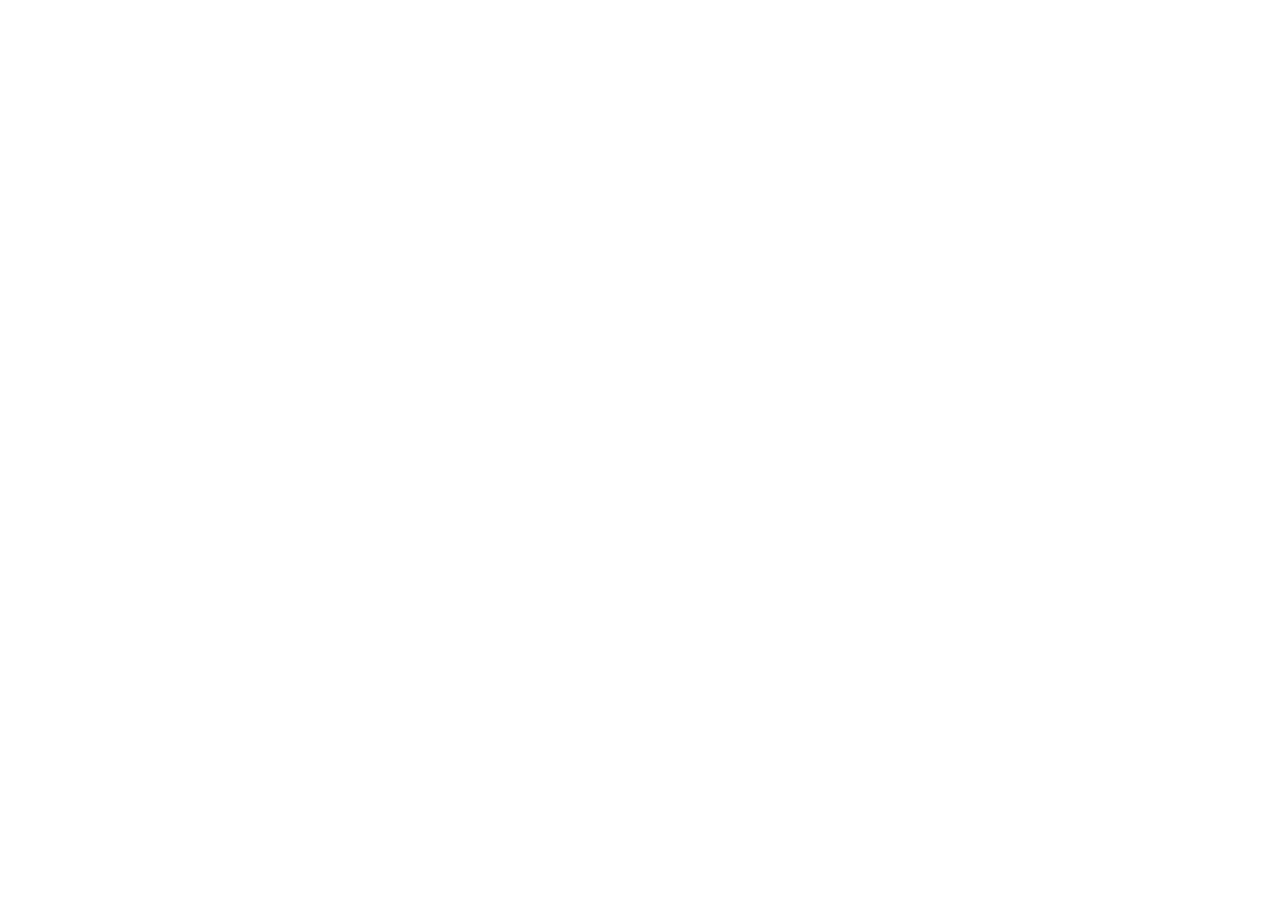
==== index.html @ 77c65178 "base de la Act bootstrap" ====
<!DOCTYPE html>
<html lang="en"> <!--idioma-->

<head>
  <meta charset="UTF-8"> <!--evita caracteres raros-->
  <meta name="viewport" content="width=device-width, initial-scale=1.0"> <!--Para que se adapte a cualquier dispositivo-->
  <title>Tienda JL</title> <!--Titulo-->
  <link href="https://cdn.jsdelivr.net/npm/bootstrap@5.3.8/dist/css/bootstrap.min.css" rel="stylesheet" integrity="sha384-sRIl4kxILFvY47J16cr9ZwB07vP4J8+LH7qKQnuqkuIAvNWLzeN8tE5YBujZqJLB" crossorigin="anonymous"> <!-- CDN de Bootstrap -->     

</head>

<body> 
  

</body>
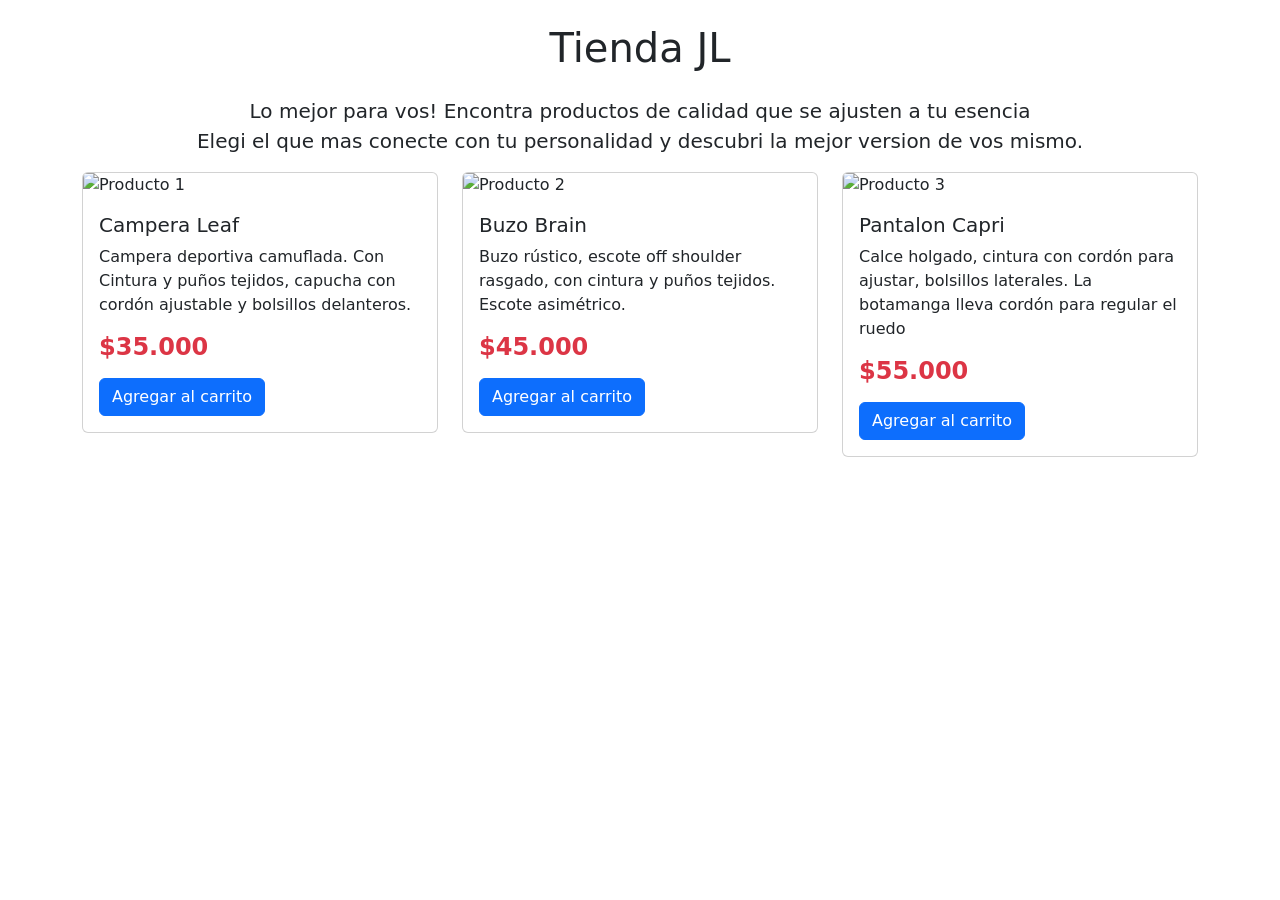
==== commit 4f451205: "Products Cards + Titulo pág" ====
--- a/index.html
+++ b/index.html
@@ -10,7 +10,54 @@
 </head>
 
 <body> 
-  
+  <div class="container">
+    <h1 class="text-center my-4"> Tienda JL</h1>
+      <p class="lead text-center"> Lo mejor para vos!
+                Encontra productos de calidad que se ajusten a tu esencia
+                <br> Elegi el que mas conecte con tu personalidad y descubri la mejor version de vos mismo.
+            </p>
+    <div class="row">
+        <div class="col-md-4">
+         <div class="card mb-4">
+              <img src="https://via.placeholder.com/150" class="card-img-top" alt="Producto 1">
+             <div class="card-body">
+               <!--PRODUCTO 1-->
+             <h5 class="card-title">Campera Leaf</h5> 
+             <p class="card-text">
+                 Campera deportiva camuflada. Con Cintura y puños tejidos, capucha con cordón ajustable y bolsillos delanteros.</p>
+             <h4 class="text-danger fw-bold mb-3">$35.000</h4> <!--PRECIO-->
+             <a href="#" class="btn btn-primary">Agregar al carrito</a>  
+             </div>
+         </div>
+        </div>
+
+        <div class="col-md-4">
+         <div class="card mb-4">
+            <img src="https://via.placeholder.com/150" class="card-img-top" alt="Producto 2">
+           <div class="card-body">
+            <!--PRODUCTO 2-->
+              <h5 class="card-title">Buzo Brain</h5>
+              <p class="card-text">Buzo rústico, escote off shoulder rasgado, con cintura y puños tejidos. Escote asimétrico.</p>
+              <h4 class="text-danger fw-bold mb-3">$45.000</h4> <!--PRECIO--> 
+              <a href="#" class="btn btn-primary">Agregar al carrito</a>
+           </div>
+         </div>
+        </div>
+
+
+       <div class="col-md-4">
+        <div class="card mb-4">
+          <img src="https://via.placeholder.com/150" class="card-img-top" alt="Producto 3">
+          <div class="card-body">
+               <!--PRODUCTO 3--> 
+             <h5 class="card-title">Pantalon Capri</h5>        
+             <p class="card-text">Calce holgado, cintura con cordón para ajustar, bolsillos laterales. La botamanga lleva cordón para regular el ruedo</p>
+             <h4 class="text-danger fw-bold mb-3">$55.000</h4> <!--PRECIO-->
+             <a href="#" class="btn btn-primary">Agregar al carrito</a>
+          </div>
+        </div>
+       </div>
+    </div>
 
 </body>
     
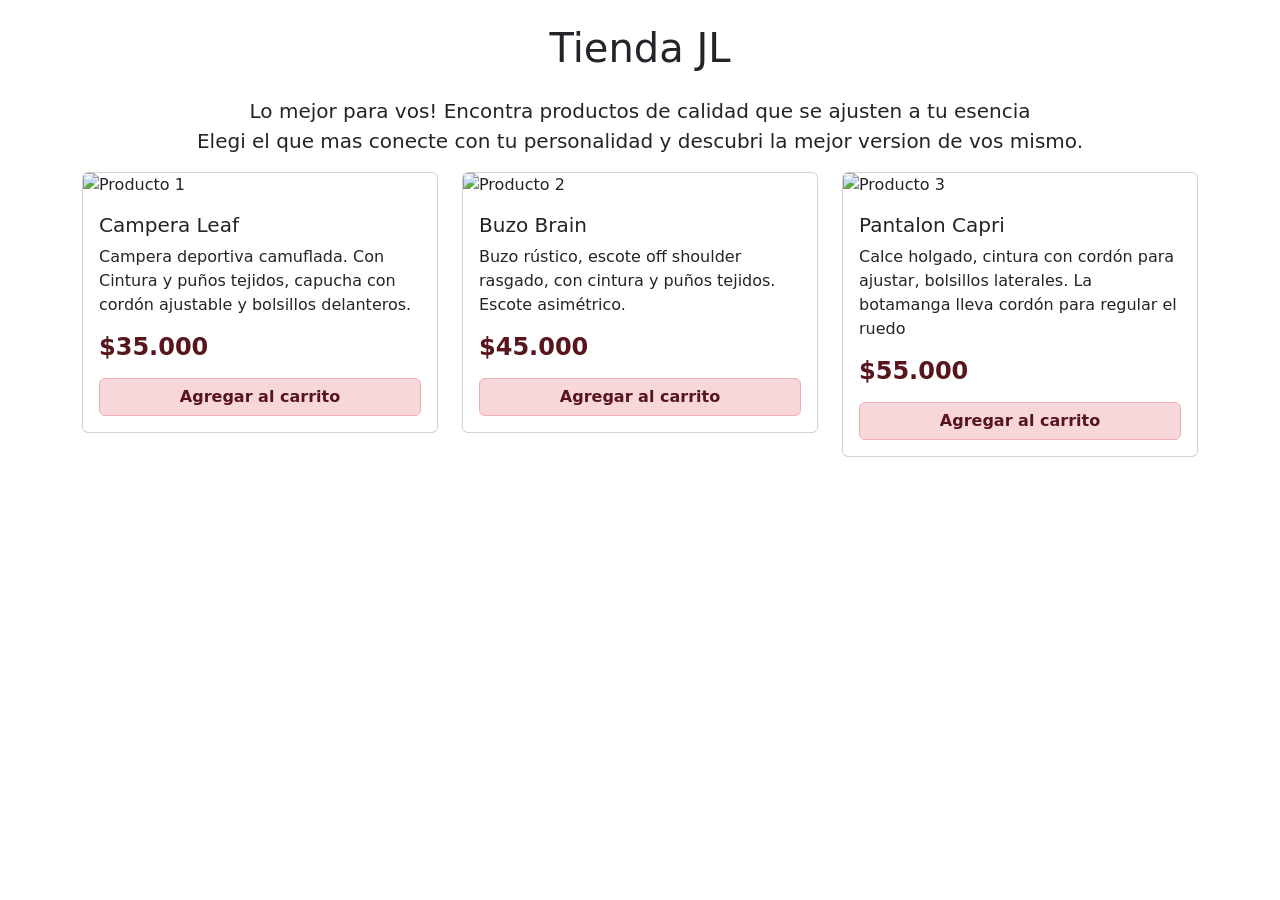
==== commit a7775ecf: "Personalizacion btn "agregar al carriti"" ====
--- a/index.html
+++ b/index.html
@@ -25,21 +25,22 @@
              <h5 class="card-title">Campera Leaf</h5> 
              <p class="card-text">
                  Campera deportiva camuflada. Con Cintura y puños tejidos, capucha con cordón ajustable y bolsillos delanteros.</p>
-             <h4 class="text-danger fw-bold mb-3">$35.000</h4> <!--PRECIO-->
-             <a href="#" class="btn btn-primary">Agregar al carrito</a>  
+             <h4 class="text-danger-emphasis fw-bold mb-3">$35.000</h4> <!--PRECIO-->
+             <a href="#" class="btn bg-danger-subtle text-danger-emphasis border-danger-subtle fw-bold w-100">Agregar al carrito</a>  
              </div>
          </div>
         </div>
 
         <div class="col-md-4">
          <div class="card mb-4">
+            
             <img src="https://via.placeholder.com/150" class="card-img-top" alt="Producto 2">
            <div class="card-body">
             <!--PRODUCTO 2-->
               <h5 class="card-title">Buzo Brain</h5>
               <p class="card-text">Buzo rústico, escote off shoulder rasgado, con cintura y puños tejidos. Escote asimétrico.</p>
-              <h4 class="text-danger fw-bold mb-3">$45.000</h4> <!--PRECIO--> 
-              <a href="#" class="btn btn-primary">Agregar al carrito</a>
+              <h4 class="text-danger-emphasis fw-bold mb-3">$45.000</h4> <!--PRECIO--> 
+              <a href="#" class="btn bg-danger-subtle text-danger-emphasis border-danger-subtle fw-bold w-100">Agregar al carrito</a>
            </div>
          </div>
         </div>
@@ -52,8 +53,8 @@
                <!--PRODUCTO 3--> 
              <h5 class="card-title">Pantalon Capri</h5>        
              <p class="card-text">Calce holgado, cintura con cordón para ajustar, bolsillos laterales. La botamanga lleva cordón para regular el ruedo</p>
-             <h4 class="text-danger fw-bold mb-3">$55.000</h4> <!--PRECIO-->
-             <a href="#" class="btn btn-primary">Agregar al carrito</a>
+             <h4 class="text-danger-emphasis fw-bold mb-3">$55.000</h4> <!--PRECIO-->
+             <a href="#" class="btn bg-danger-subtle text-danger-emphasis border-danger-subtle fw-bold w-100">Agregar al carrito</a>
           </div>
         </div>
        </div>
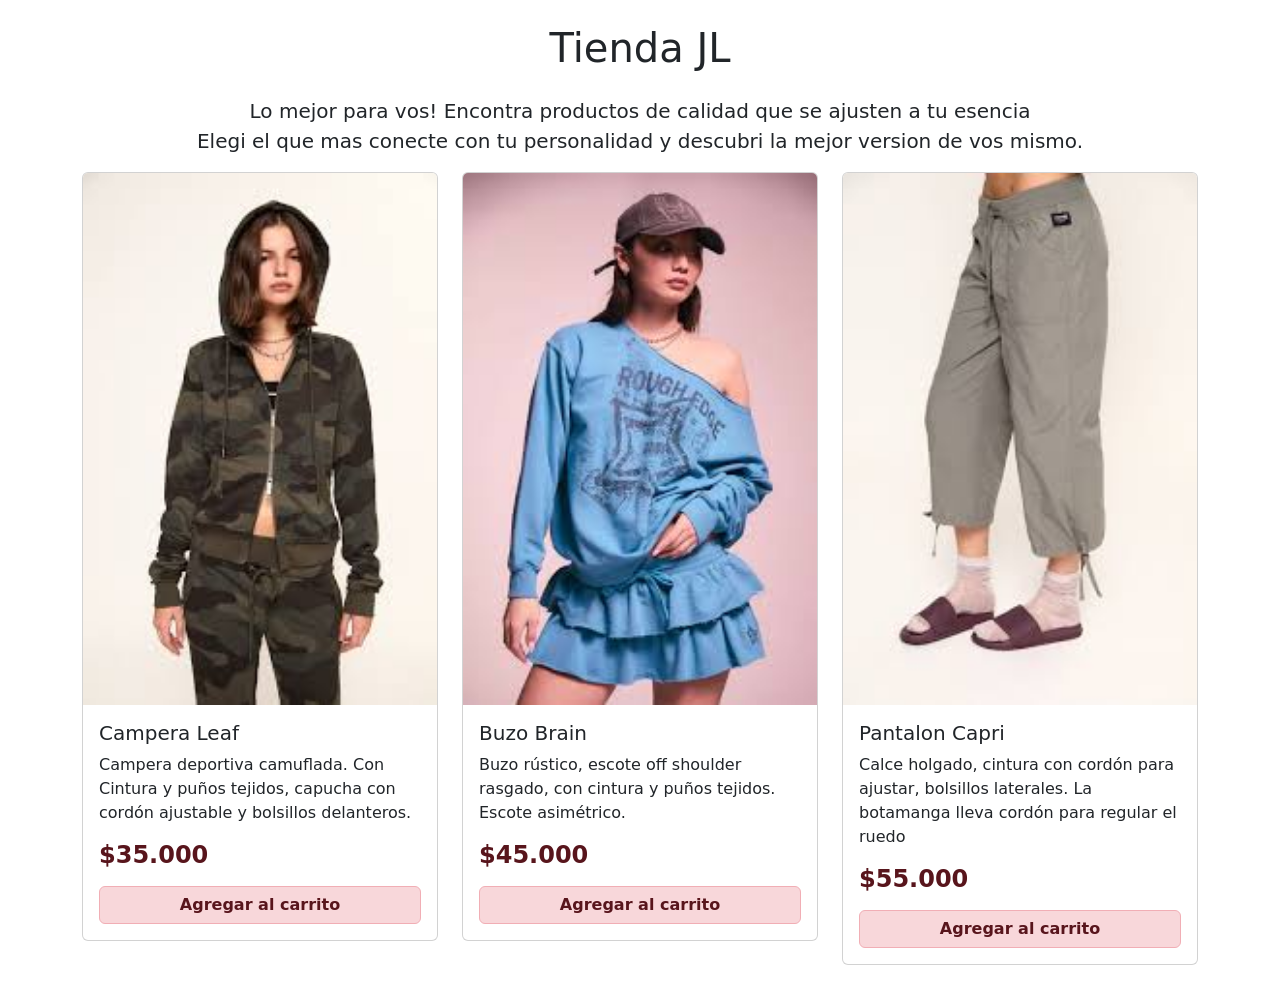
==== commit 7966f764: "Vinculación de img" ====
--- a/index.html
+++ b/index.html
@@ -19,7 +19,7 @@
     <div class="row">
         <div class="col-md-4">
          <div class="card mb-4">
-              <img src="https://via.placeholder.com/150" class="card-img-top" alt="Producto 1">
+              <img src="img/campera leaf.jpg" class="card-img-top" alt="Campera Leaf">
              <div class="card-body">
                <!--PRODUCTO 1-->
              <h5 class="card-title">Campera Leaf</h5> 
@@ -34,7 +34,7 @@
         <div class="col-md-4">
          <div class="card mb-4">
             
-            <img src="https://via.placeholder.com/150" class="card-img-top" alt="Producto 2">
+           <img src="img/buzo brain.jpg" class="card-img-top" alt="Buzo Brain">
            <div class="card-body">
             <!--PRODUCTO 2-->
               <h5 class="card-title">Buzo Brain</h5>
@@ -48,7 +48,7 @@
 
        <div class="col-md-4">
         <div class="card mb-4">
-          <img src="https://via.placeholder.com/150" class="card-img-top" alt="Producto 3">
+          <img src="img/pantalon capri.jpg" class="card-img-top" alt="Pantalon Capri">
           <div class="card-body">
                <!--PRODUCTO 3--> 
              <h5 class="card-title">Pantalon Capri</h5>        
